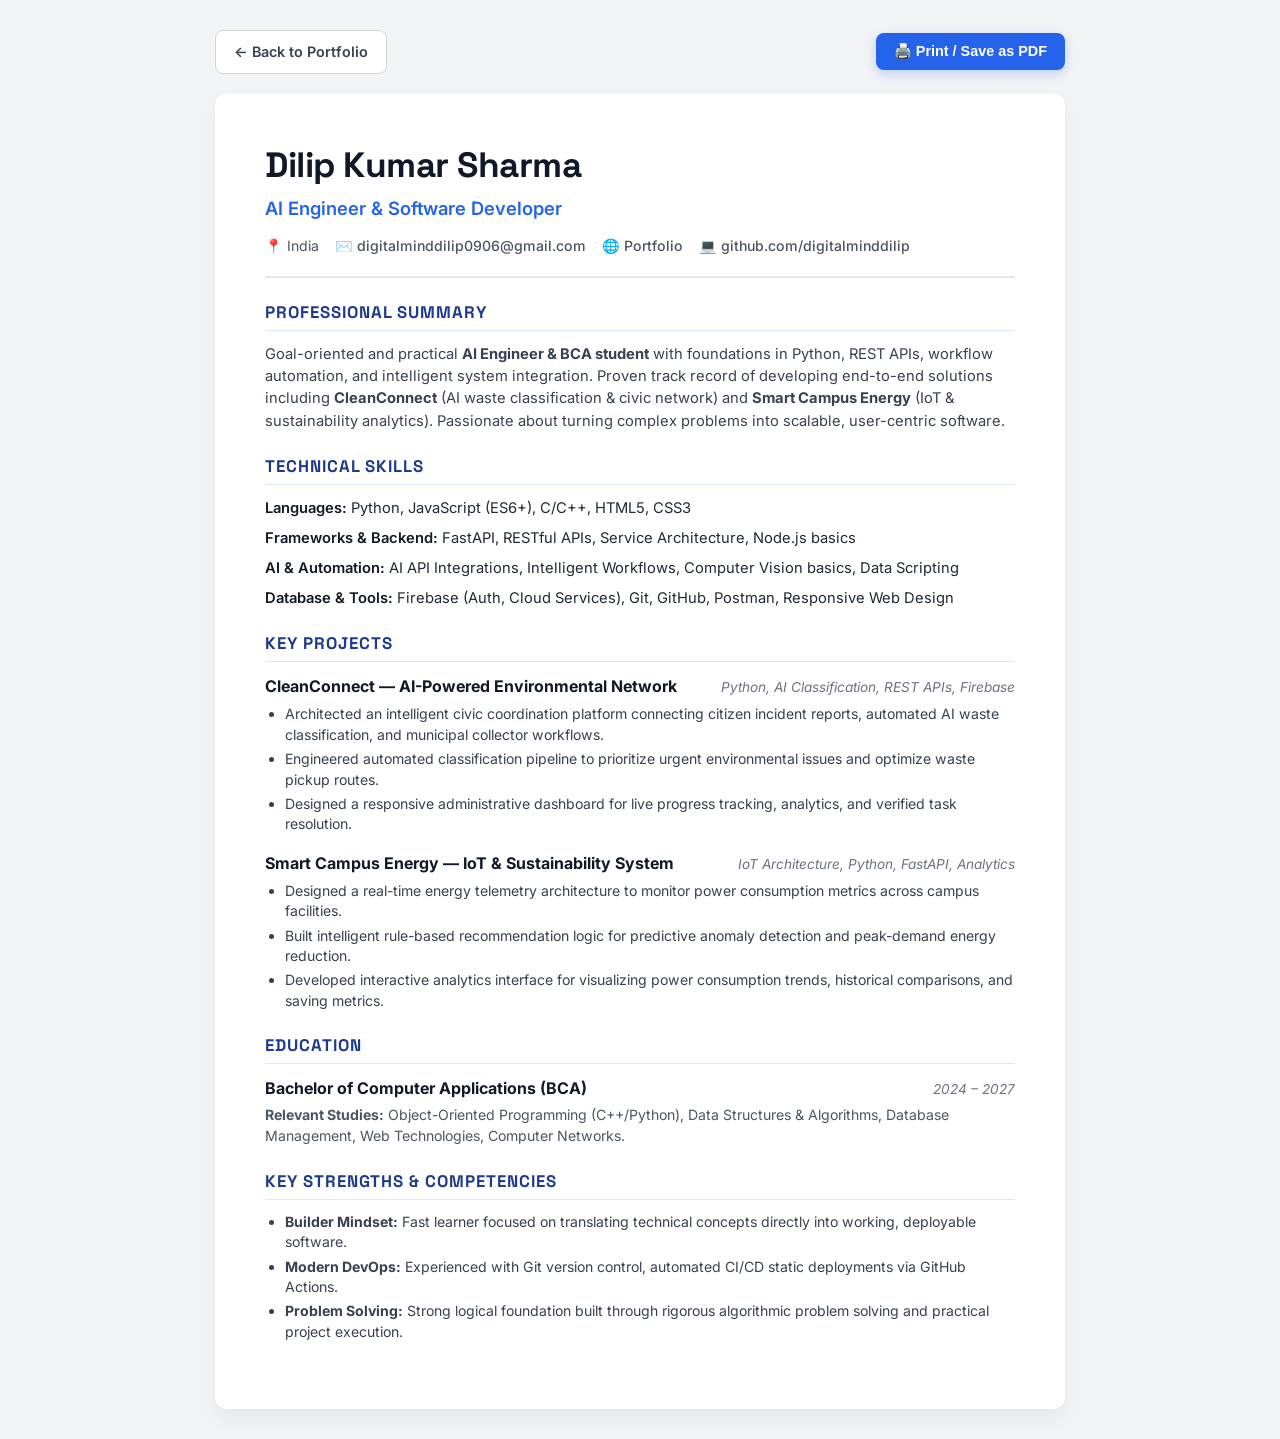
==== resume.html @ 51085f50 "Add professional ATS-ready resume.html page and navigation links" ====
<!DOCTYPE html>
<html lang="en">
<head>
  <meta charset="UTF-8">
  <meta name="viewport" content="width=device-width, initial-scale=1.0">
  <title>Dilip Kumar Sharma — Resume</title>
  <link rel="preconnect" href="https://fonts.googleapis.com">
  <link rel="preconnect" href="https://fonts.gstatic.com" crossorigin>
  <link href="https://fonts.googleapis.com/css2?family=Inter:wght@400;500;600;700;800&family=Space+Grotesk:wght@600;700&display=swap" rel="stylesheet">
  <style>
    :root {
      --primary: #1e3a8a;
      --accent: #2563eb;
      --text: #1f2937;
      --muted: #4b5563;
      --border: #e5e7eb;
      --bg: #ffffff;
    }
    * { box-sizing: border-box; margin: 0; padding: 0; }
    body {
      font-family: 'Inter', -apple-system, sans-serif;
      color: var(--text);
      background: #f3f4f6;
      line-height: 1.5;
      padding: 30px 15px;
    }
    .resume-actions {
      max-width: 850px;
      margin: 0 auto 20px;
      display: flex;
      justify-content: space-between;
      align-items: center;
    }
    .back-btn, .print-btn {
      display: inline-flex;
      align-items: center;
      gap: 8px;
      padding: 10px 18px;
      border-radius: 8px;
      font-weight: 600;
      font-size: 0.9rem;
      cursor: pointer;
      text-decoration: none;
      transition: 0.2s;
    }
    .back-btn {
      background: #ffffff;
      color: #374151;
      border: 1px solid #d1d5db;
    }
    .back-btn:hover { background: #f9fafb; }
    .print-btn {
      background: var(--accent);
      color: #ffffff;
      border: none;
      box-shadow: 0 4px 12px rgba(37,99,235,0.25);
    }
    .print-btn:hover { background: #1d4ed8; }
    .page {
      max-width: 850px;
      margin: 0 auto;
      background: var(--bg);
      padding: 45px 50px;
      border-radius: 12px;
      box-shadow: 0 10px 25px rgba(0,0,0,0.06);
    }
    header {
      border-bottom: 2px solid var(--border);
      padding-bottom: 20px;
      margin-bottom: 22px;
    }
    h1 {
      font-family: 'Space Grotesk', sans-serif;
      font-size: 2.2rem;
      color: #111827;
      letter-spacing: -0.5px;
    }
    .subtitle {
      font-size: 1.15rem;
      font-weight: 600;
      color: var(--accent);
      margin-top: 4px;
    }
    .contact-info {
      display: flex;
      flex-wrap: wrap;
      gap: 16px;
      font-size: 0.88rem;
      color: var(--muted);
      margin-top: 12px;
    }
    .contact-info a {
      color: var(--muted);
      text-decoration: none;
      font-weight: 500;
    }
    .contact-info a:hover { color: var(--accent); }
    section { margin-bottom: 22px; }
    h2 {
      font-family: 'Space Grotesk', sans-serif;
      font-size: 1.05rem;
      text-transform: uppercase;
      letter-spacing: 1px;
      color: var(--primary);
      border-bottom: 1.5px solid #dbeafe;
      padding-bottom: 5px;
      margin-bottom: 12px;
    }
    p { font-size: 0.92rem; color: #374151; margin-bottom: 8px; }
    .skill-group {
      margin-bottom: 8px;
      font-size: 0.92rem;
    }
    .skill-group strong { color: #111827; font-weight: 600; }
    .project-item { margin-bottom: 16px; }
    .item-header {
      display: flex;
      justify-content: space-between;
      align-items: baseline;
      margin-bottom: 3px;
    }
    .item-title {
      font-size: 1rem;
      font-weight: 700;
      color: #111827;
    }
    .item-meta {
      font-size: 0.85rem;
      font-style: italic;
      color: #6b7280;
    }
    ul {
      list-style-type: disc;
      padding-left: 20px;
      margin-top: 6px;
    }
    li {
      font-size: 0.88rem;
      color: #374151;
      margin-bottom: 4px;
      line-height: 1.45;
    }
    @media print {
      body { background: #fff; padding: 0; }
      .resume-actions { display: none !important; }
      .page { box-shadow: none; border-radius: 0; padding: 25px 30px; }
      h1 { font-size: 1.9rem; }
    }
  </style>
</head>
<body>

  <div class="resume-actions">
    <a href="index.html" class="back-btn">← Back to Portfolio</a>
    <button onclick="window.print()" class="print-btn">🖨️ Print / Save as PDF</button>
  </div>

  <main class="page">
    <header>
      <h1>Dilip Kumar Sharma</h1>
      <div class="subtitle">AI Engineer &amp; Software Developer</div>
      <div class="contact-info">
        <span>📍 India</span>
        <span>✉️ <a href="mailto:digitalminddilip0906@gmail.com">digitalminddilip0906@gmail.com</a></span>
        <span>🌐 <a href="https://digitalminddilip.github.io/portfolio" target="_blank">Portfolio</a></span>
        <span>💻 <a href="https://github.com/digitalminddilip" target="_blank">github.com/digitalminddilip</a></span>
      </div>
    </header>

    <section>
      <h2>Professional Summary</h2>
      <p>
        Goal-oriented and practical <strong>AI Engineer &amp; BCA student</strong> with foundations in Python, REST APIs, workflow automation, and intelligent system integration. Proven track record of developing end-to-end solutions including <strong>CleanConnect</strong> (AI waste classification &amp; civic network) and <strong>Smart Campus Energy</strong> (IoT &amp; sustainability analytics). Passionate about turning complex problems into scalable, user-centric software.
      </p>
    </section>

    <section>
      <h2>Technical Skills</h2>
      <div class="skill-group">
        <strong>Languages:</strong> Python, JavaScript (ES6+), C/C++, HTML5, CSS3
      </div>
      <div class="skill-group">
        <strong>Frameworks &amp; Backend:</strong> FastAPI, RESTful APIs, Service Architecture, Node.js basics
      </div>
      <div class="skill-group">
        <strong>AI &amp; Automation:</strong> AI API Integrations, Intelligent Workflows, Computer Vision basics, Data Scripting
      </div>
      <div class="skill-group">
        <strong>Database &amp; Tools:</strong> Firebase (Auth, Cloud Services), Git, GitHub, Postman, Responsive Web Design
      </div>
    </section>

    <section>
      <h2>Key Projects</h2>
      
      <div class="project-item">
        <div class="item-header">
          <span class="item-title">CleanConnect — AI-Powered Environmental Network</span>
          <span class="item-meta">Python, AI Classification, REST APIs, Firebase</span>
        </div>
        <ul>
          <li>Architected an intelligent civic coordination platform connecting citizen incident reports, automated AI waste classification, and municipal collector workflows.</li>
          <li>Engineered automated classification pipeline to prioritize urgent environmental issues and optimize waste pickup routes.</li>
          <li>Designed a responsive administrative dashboard for live progress tracking, analytics, and verified task resolution.</li>
        </ul>
      </div>

      <div class="project-item">
        <div class="item-header">
          <span class="item-title">Smart Campus Energy — IoT &amp; Sustainability System</span>
          <span class="item-meta">IoT Architecture, Python, FastAPI, Analytics</span>
        </div>
        <ul>
          <li>Designed a real-time energy telemetry architecture to monitor power consumption metrics across campus facilities.</li>
          <li>Built intelligent rule-based recommendation logic for predictive anomaly detection and peak-demand energy reduction.</li>
          <li>Developed interactive analytics interface for visualizing power consumption trends, historical comparisons, and saving metrics.</li>
        </ul>
      </div>
    </section>

    <section>
      <h2>Education</h2>
      <div class="item-header">
        <span class="item-title">Bachelor of Computer Applications (BCA)</span>
        <span class="item-meta">2024 – 2027</span>
      </div>
      <p style="margin-top: 4px; font-size: 0.88rem; color: #4b5563;">
        <strong>Relevant Studies:</strong> Object-Oriented Programming (C++/Python), Data Structures &amp; Algorithms, Database Management, Web Technologies, Computer Networks.
      </p>
    </section>

    <section>
      <h2>Key Strengths &amp; Competencies</h2>
      <ul>
        <li><strong>Builder Mindset:</strong> Fast learner focused on translating technical concepts directly into working, deployable software.</li>
        <li><strong>Modern DevOps:</strong> Experienced with Git version control, automated CI/CD static deployments via GitHub Actions.</li>
        <li><strong>Problem Solving:</strong> Strong logical foundation built through rigorous algorithmic problem solving and practical project execution.</li>
      </ul>
    </section>
  </main>

</body>
</html>
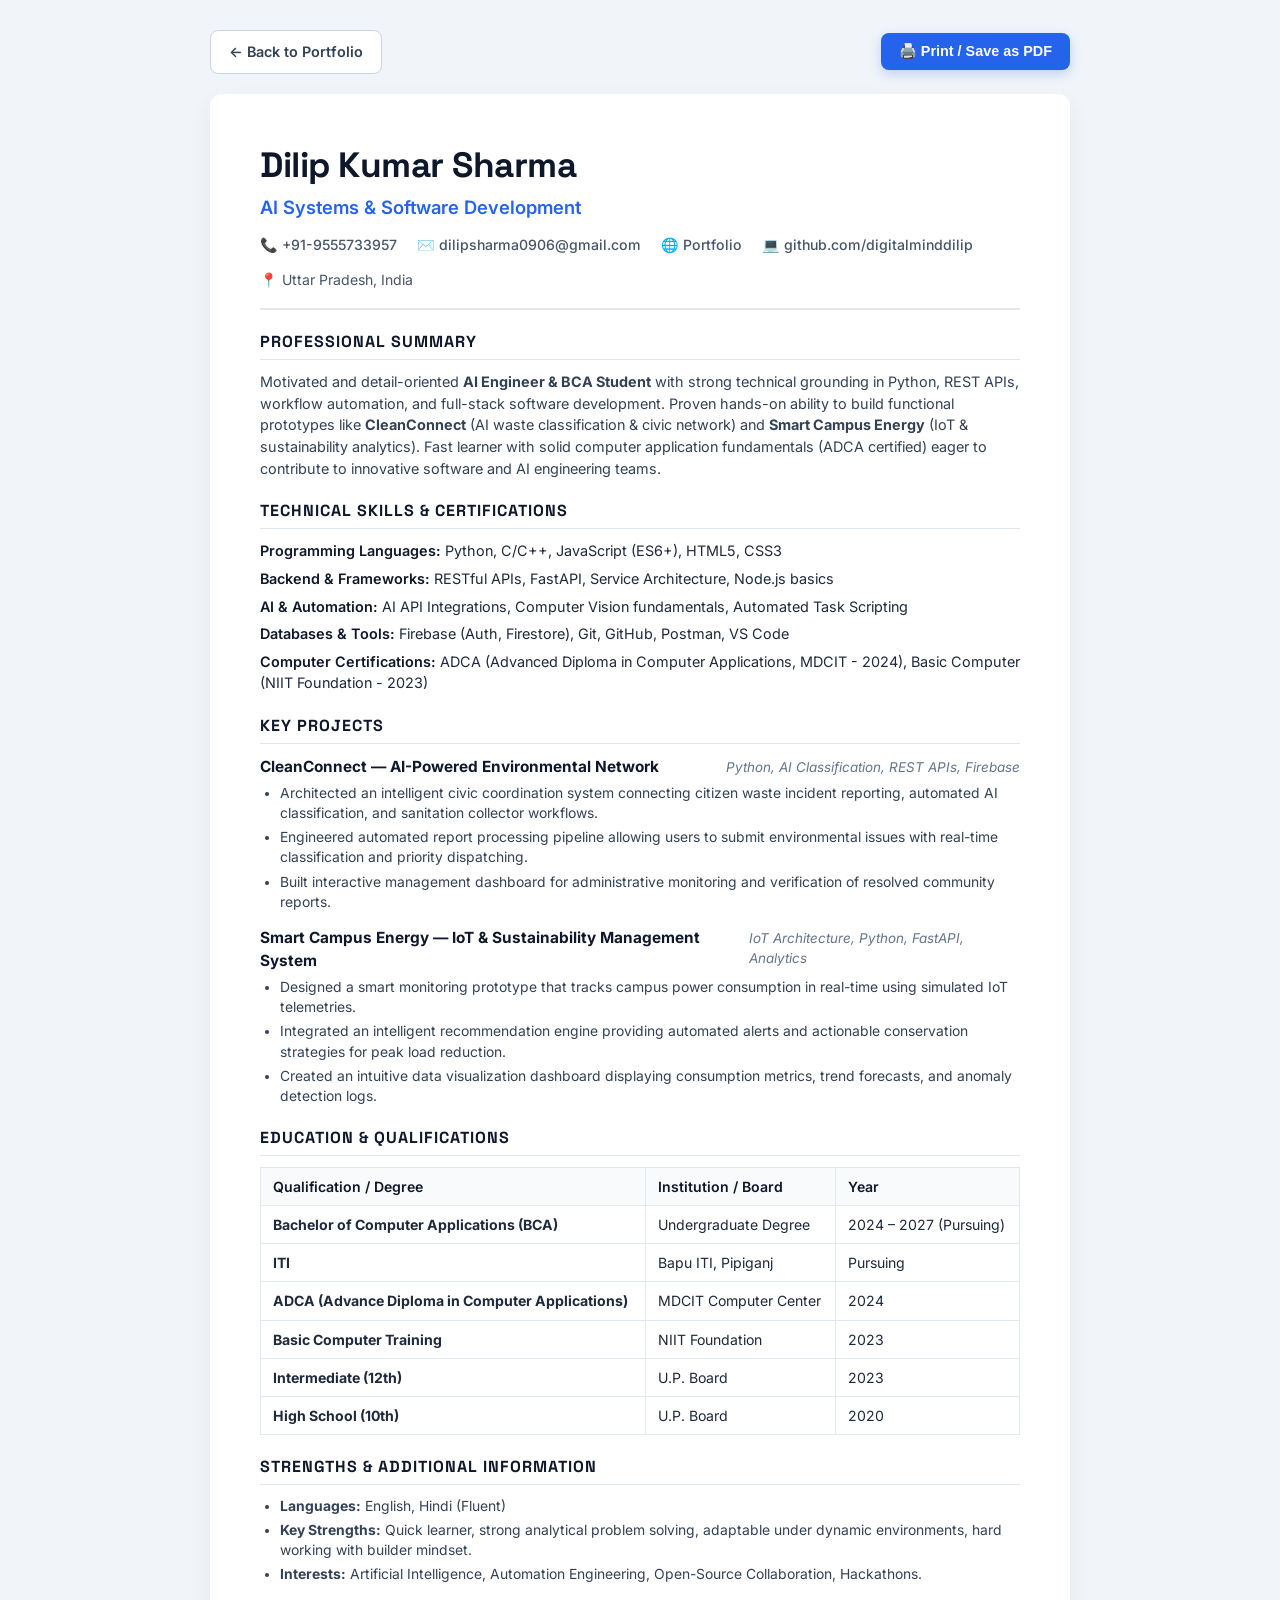
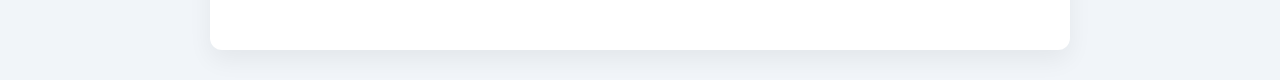
==== commit ca277700: "Update resume with verified contact, education, ADCA certifications, and qualifications" ====
--- a/resume.html
+++ b/resume.html
@@ -3,29 +3,29 @@
 <head>
   <meta charset="UTF-8">
   <meta name="viewport" content="width=device-width, initial-scale=1.0">
-  <title>Dilip Kumar Sharma — Resume</title>
+  <title>Dilip Kumar Sharma — Professional Resume</title>
   <link rel="preconnect" href="https://fonts.googleapis.com">
   <link rel="preconnect" href="https://fonts.gstatic.com" crossorigin>
   <link href="https://fonts.googleapis.com/css2?family=Inter:wght@400;500;600;700;800&family=Space+Grotesk:wght@600;700&display=swap" rel="stylesheet">
   <style>
     :root {
-      --primary: #1e3a8a;
+      --primary: #0f172a;
       --accent: #2563eb;
-      --text: #1f2937;
-      --muted: #4b5563;
-      --border: #e5e7eb;
+      --text: #1e293b;
+      --muted: #475569;
+      --border: #e2e8f0;
       --bg: #ffffff;
     }
     * { box-sizing: border-box; margin: 0; padding: 0; }
     body {
       font-family: 'Inter', -apple-system, sans-serif;
       color: var(--text);
-      background: #f3f4f6;
+      background: #f1f5f9;
       line-height: 1.5;
       padding: 30px 15px;
     }
     .resume-actions {
-      max-width: 850px;
+      max-width: 860px;
       margin: 0 auto 20px;
       display: flex;
       justify-content: space-between;
@@ -45,10 +45,10 @@
     }
     .back-btn {
       background: #ffffff;
-      color: #374151;
-      border: 1px solid #d1d5db;
-    }
-    .back-btn:hover { background: #f9fafb; }
+      color: #334155;
+      border: 1px solid #cbd5e1;
+    }
+    .back-btn:hover { background: #f8fafc; }
     .print-btn {
       background: var(--accent);
       color: #ffffff;
@@ -57,7 +57,7 @@
     }
     .print-btn:hover { background: #1d4ed8; }
     .page {
-      max-width: 850px;
+      max-width: 860px;
       margin: 0 auto;
       background: var(--bg);
       padding: 45px 50px;
@@ -66,25 +66,25 @@
     }
     header {
       border-bottom: 2px solid var(--border);
-      padding-bottom: 20px;
-      margin-bottom: 22px;
+      padding-bottom: 18px;
+      margin-bottom: 20px;
     }
     h1 {
       font-family: 'Space Grotesk', sans-serif;
       font-size: 2.2rem;
-      color: #111827;
+      color: #0f172a;
       letter-spacing: -0.5px;
     }
     .subtitle {
       font-size: 1.15rem;
       font-weight: 600;
       color: var(--accent);
-      margin-top: 4px;
+      margin-top: 3px;
     }
     .contact-info {
       display: flex;
       flex-wrap: wrap;
-      gap: 16px;
+      gap: 14px 20px;
       font-size: 0.88rem;
       color: var(--muted);
       margin-top: 12px;
@@ -95,56 +95,72 @@
       font-weight: 500;
     }
     .contact-info a:hover { color: var(--accent); }
-    section { margin-bottom: 22px; }
+    section { margin-bottom: 20px; }
     h2 {
       font-family: 'Space Grotesk', sans-serif;
-      font-size: 1.05rem;
+      font-size: 1rem;
       text-transform: uppercase;
       letter-spacing: 1px;
       color: var(--primary);
-      border-bottom: 1.5px solid #dbeafe;
+      border-bottom: 1.5px solid #e2e8f0;
       padding-bottom: 5px;
-      margin-bottom: 12px;
-    }
-    p { font-size: 0.92rem; color: #374151; margin-bottom: 8px; }
+      margin-bottom: 11px;
+    }
+    p { font-size: 0.9rem; color: #334155; margin-bottom: 7px; }
     .skill-group {
-      margin-bottom: 8px;
-      font-size: 0.92rem;
-    }
-    .skill-group strong { color: #111827; font-weight: 600; }
-    .project-item { margin-bottom: 16px; }
+      margin-bottom: 6px;
+      font-size: 0.9rem;
+    }
+    .skill-group strong { color: #0f172a; font-weight: 600; }
+    .project-item, .edu-item { margin-bottom: 14px; }
     .item-header {
       display: flex;
       justify-content: space-between;
       align-items: baseline;
-      margin-bottom: 3px;
+      margin-bottom: 2px;
     }
     .item-title {
-      font-size: 1rem;
+      font-size: 0.96rem;
       font-weight: 700;
-      color: #111827;
+      color: #0f172a;
     }
     .item-meta {
-      font-size: 0.85rem;
+      font-size: 0.84rem;
       font-style: italic;
-      color: #6b7280;
+      color: #64748b;
     }
     ul {
       list-style-type: disc;
       padding-left: 20px;
-      margin-top: 6px;
+      margin-top: 5px;
     }
     li {
-      font-size: 0.88rem;
-      color: #374151;
+      font-size: 0.87rem;
+      color: #334155;
       margin-bottom: 4px;
       line-height: 1.45;
+    }
+    .edu-table {
+      width: 100%;
+      border-collapse: collapse;
+      margin-top: 8px;
+      font-size: 0.88rem;
+    }
+    .edu-table th, .edu-table td {
+      border: 1px solid #e2e8f0;
+      padding: 8px 12px;
+      text-align: left;
+    }
+    .edu-table th {
+      background: #f8fafc;
+      font-weight: 600;
+      color: #0f172a;
     }
     @media print {
       body { background: #fff; padding: 0; }
       .resume-actions { display: none !important; }
       .page { box-shadow: none; border-radius: 0; padding: 25px 30px; }
-      h1 { font-size: 1.9rem; }
+      h1 { font-size: 1.85rem; }
     }
   </style>
 </head>
@@ -158,35 +174,39 @@
   <main class="page">
     <header>
       <h1>Dilip Kumar Sharma</h1>
-      <div class="subtitle">AI Engineer &amp; Software Developer</div>
+      <div class="subtitle">AI Systems &amp; Software Development</div>
       <div class="contact-info">
-        <span>📍 India</span>
-        <span>✉️ <a href="mailto:digitalminddilip0906@gmail.com">digitalminddilip0906@gmail.com</a></span>
+        <span>📞 <a href="tel:+919555733957">+91-9555733957</a></span>
+        <span>✉️ <a href="mailto:dilipsharma0906@gmail.com">dilipsharma0906@gmail.com</a></span>
         <span>🌐 <a href="https://digitalminddilip.github.io/portfolio" target="_blank">Portfolio</a></span>
         <span>💻 <a href="https://github.com/digitalminddilip" target="_blank">github.com/digitalminddilip</a></span>
+        <span>📍 Uttar Pradesh, India</span>
       </div>
     </header>
 
     <section>
       <h2>Professional Summary</h2>
       <p>
-        Goal-oriented and practical <strong>AI Engineer &amp; BCA student</strong> with foundations in Python, REST APIs, workflow automation, and intelligent system integration. Proven track record of developing end-to-end solutions including <strong>CleanConnect</strong> (AI waste classification &amp; civic network) and <strong>Smart Campus Energy</strong> (IoT &amp; sustainability analytics). Passionate about turning complex problems into scalable, user-centric software.
+        Motivated and detail-oriented <strong>AI Engineer &amp; BCA Student</strong> with strong technical grounding in Python, REST APIs, workflow automation, and full-stack software development. Proven hands-on ability to build functional prototypes like <strong>CleanConnect</strong> (AI waste classification &amp; civic network) and <strong>Smart Campus Energy</strong> (IoT &amp; sustainability analytics). Fast learner with solid computer application fundamentals (ADCA certified) eager to contribute to innovative software and AI engineering teams.
       </p>
     </section>
 
     <section>
-      <h2>Technical Skills</h2>
-      <div class="skill-group">
-        <strong>Languages:</strong> Python, JavaScript (ES6+), C/C++, HTML5, CSS3
-      </div>
-      <div class="skill-group">
-        <strong>Frameworks &amp; Backend:</strong> FastAPI, RESTful APIs, Service Architecture, Node.js basics
-      </div>
-      <div class="skill-group">
-        <strong>AI &amp; Automation:</strong> AI API Integrations, Intelligent Workflows, Computer Vision basics, Data Scripting
-      </div>
-      <div class="skill-group">
-        <strong>Database &amp; Tools:</strong> Firebase (Auth, Cloud Services), Git, GitHub, Postman, Responsive Web Design
+      <h2>Technical Skills &amp; Certifications</h2>
+      <div class="skill-group">
+        <strong>Programming Languages:</strong> Python, C/C++, JavaScript (ES6+), HTML5, CSS3
+      </div>
+      <div class="skill-group">
+        <strong>Backend &amp; Frameworks:</strong> RESTful APIs, FastAPI, Service Architecture, Node.js basics
+      </div>
+      <div class="skill-group">
+        <strong>AI &amp; Automation:</strong> AI API Integrations, Computer Vision fundamentals, Automated Task Scripting
+      </div>
+      <div class="skill-group">
+        <strong>Databases &amp; Tools:</strong> Firebase (Auth, Firestore), Git, GitHub, Postman, VS Code
+      </div>
+      <div class="skill-group">
+        <strong>Computer Certifications:</strong> ADCA (Advanced Diploma in Computer Applications, MDCIT - 2024), Basic Computer (NIIT Foundation - 2023)
       </div>
     </section>
 
@@ -199,42 +219,76 @@
           <span class="item-meta">Python, AI Classification, REST APIs, Firebase</span>
         </div>
         <ul>
-          <li>Architected an intelligent civic coordination platform connecting citizen incident reports, automated AI waste classification, and municipal collector workflows.</li>
-          <li>Engineered automated classification pipeline to prioritize urgent environmental issues and optimize waste pickup routes.</li>
-          <li>Designed a responsive administrative dashboard for live progress tracking, analytics, and verified task resolution.</li>
+          <li>Architected an intelligent civic coordination system connecting citizen waste incident reporting, automated AI classification, and sanitation collector workflows.</li>
+          <li>Engineered automated report processing pipeline allowing users to submit environmental issues with real-time classification and priority dispatching.</li>
+          <li>Built interactive management dashboard for administrative monitoring and verification of resolved community reports.</li>
         </ul>
       </div>
 
       <div class="project-item">
         <div class="item-header">
-          <span class="item-title">Smart Campus Energy — IoT &amp; Sustainability System</span>
+          <span class="item-title">Smart Campus Energy — IoT &amp; Sustainability Management System</span>
           <span class="item-meta">IoT Architecture, Python, FastAPI, Analytics</span>
         </div>
         <ul>
-          <li>Designed a real-time energy telemetry architecture to monitor power consumption metrics across campus facilities.</li>
-          <li>Built intelligent rule-based recommendation logic for predictive anomaly detection and peak-demand energy reduction.</li>
-          <li>Developed interactive analytics interface for visualizing power consumption trends, historical comparisons, and saving metrics.</li>
+          <li>Designed a smart monitoring prototype that tracks campus power consumption in real-time using simulated IoT telemetries.</li>
+          <li>Integrated an intelligent recommendation engine providing automated alerts and actionable conservation strategies for peak load reduction.</li>
+          <li>Created an intuitive data visualization dashboard displaying consumption metrics, trend forecasts, and anomaly detection logs.</li>
         </ul>
       </div>
     </section>
 
     <section>
-      <h2>Education</h2>
-      <div class="item-header">
-        <span class="item-title">Bachelor of Computer Applications (BCA)</span>
-        <span class="item-meta">2024 – 2027</span>
-      </div>
-      <p style="margin-top: 4px; font-size: 0.88rem; color: #4b5563;">
-        <strong>Relevant Studies:</strong> Object-Oriented Programming (C++/Python), Data Structures &amp; Algorithms, Database Management, Web Technologies, Computer Networks.
-      </p>
-    </section>
-
-    <section>
-      <h2>Key Strengths &amp; Competencies</h2>
+      <h2>Education &amp; Qualifications</h2>
+      <table class="edu-table">
+        <thead>
+          <tr>
+            <th>Qualification / Degree</th>
+            <th>Institution / Board</th>
+            <th>Year</th>
+          </tr>
+        </thead>
+        <tbody>
+          <tr>
+            <td><strong>Bachelor of Computer Applications (BCA)</strong></td>
+            <td>Undergraduate Degree</td>
+            <td>2024 – 2027 (Pursuing)</td>
+          </tr>
+          <tr>
+            <td><strong>ITI</strong></td>
+            <td>Bapu ITI, Pipiganj</td>
+            <td>Pursuing</td>
+          </tr>
+          <tr>
+            <td><strong>ADCA (Advance Diploma in Computer Applications)</strong></td>
+            <td>MDCIT Computer Center</td>
+            <td>2024</td>
+          </tr>
+          <tr>
+            <td><strong>Basic Computer Training</strong></td>
+            <td>NIIT Foundation</td>
+            <td>2023</td>
+          </tr>
+          <tr>
+            <td><strong>Intermediate (12th)</strong></td>
+            <td>U.P. Board</td>
+            <td>2023</td>
+          </tr>
+          <tr>
+            <td><strong>High School (10th)</strong></td>
+            <td>U.P. Board</td>
+            <td>2020</td>
+          </tr>
+        </tbody>
+      </table>
+    </section>
+
+    <section>
+      <h2>Strengths &amp; Additional Information</h2>
       <ul>
-        <li><strong>Builder Mindset:</strong> Fast learner focused on translating technical concepts directly into working, deployable software.</li>
-        <li><strong>Modern DevOps:</strong> Experienced with Git version control, automated CI/CD static deployments via GitHub Actions.</li>
-        <li><strong>Problem Solving:</strong> Strong logical foundation built through rigorous algorithmic problem solving and practical project execution.</li>
+        <li><strong>Languages:</strong> English, Hindi (Fluent)</li>
+        <li><strong>Key Strengths:</strong> Quick learner, strong analytical problem solving, adaptable under dynamic environments, hard working with builder mindset.</li>
+        <li><strong>Interests:</strong> Artificial Intelligence, Automation Engineering, Open-Source Collaboration, Hackathons.</li>
       </ul>
     </section>
   </main>
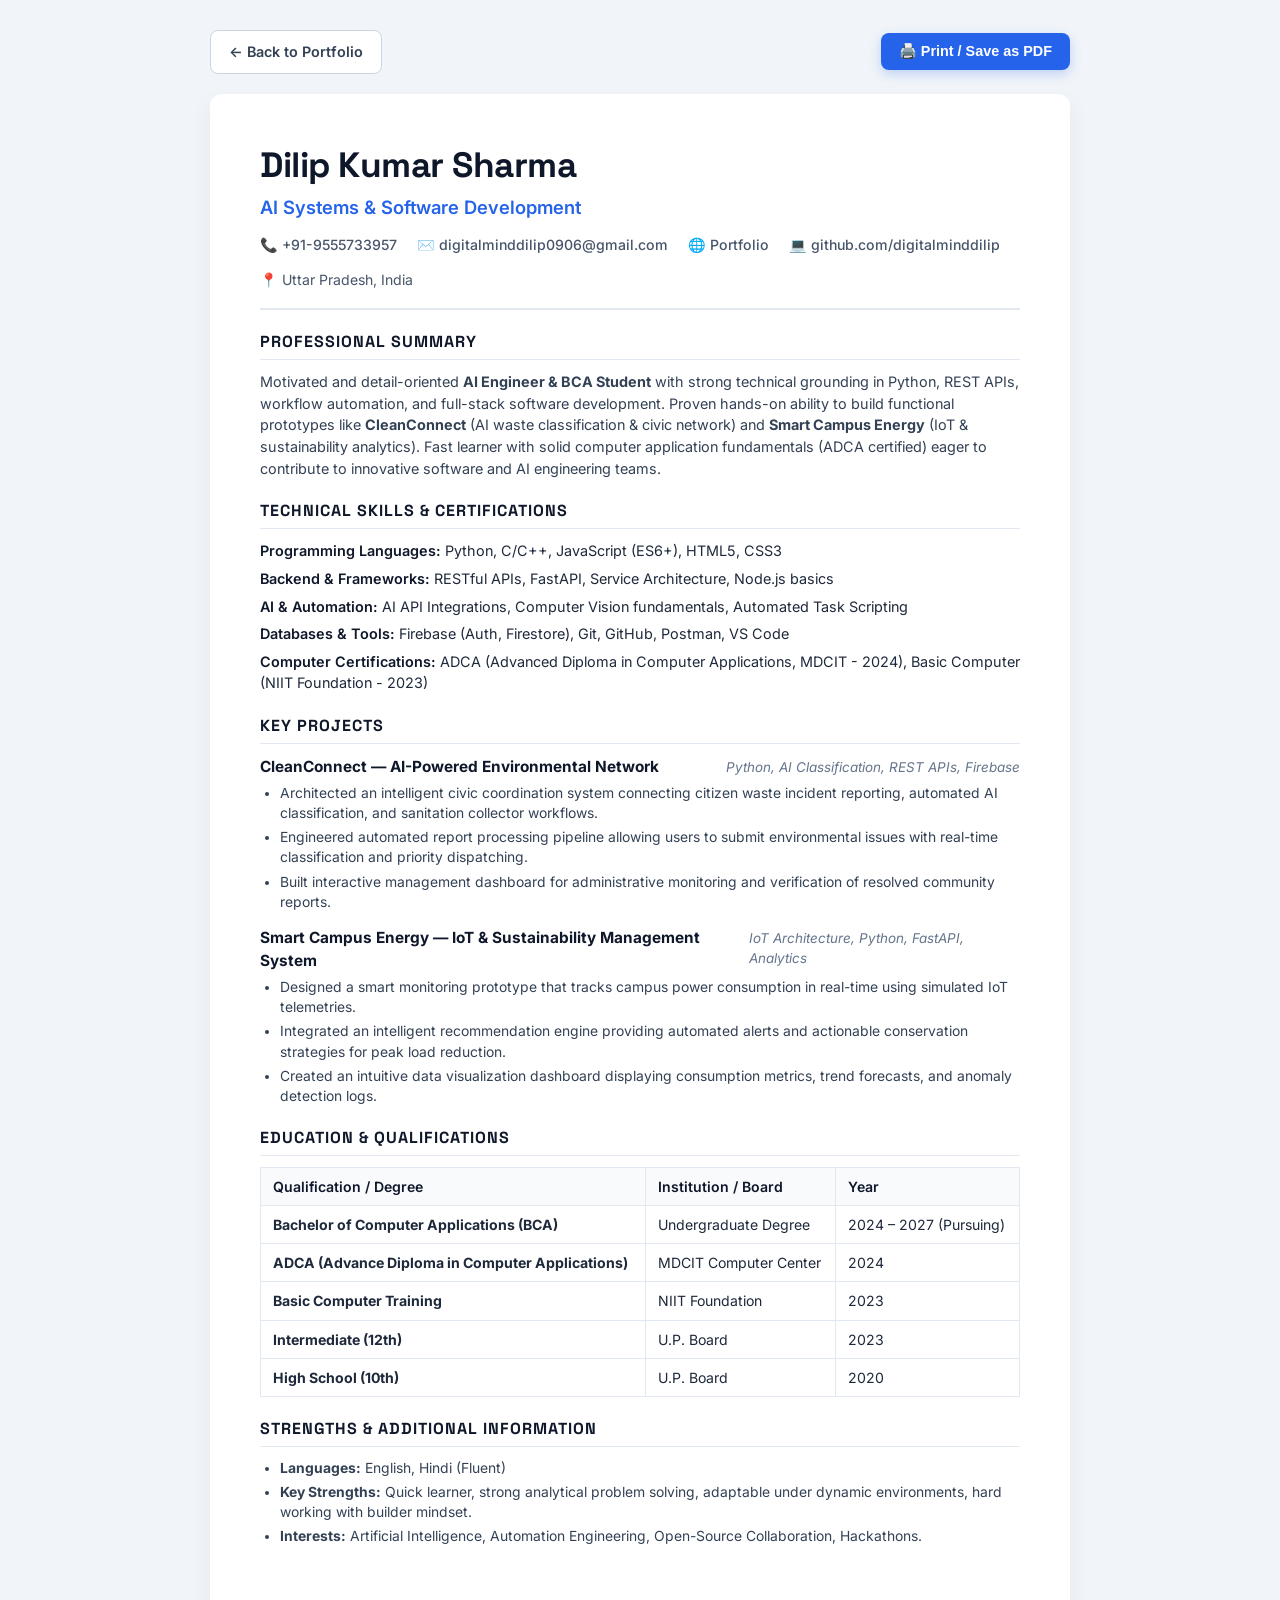
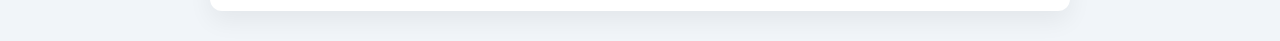
==== commit 4def484d: "Update resume email to digitalminddilip0906@gmail.com and remove ITI" ====
--- a/resume.html
+++ b/resume.html
@@ -177,7 +177,7 @@
       <div class="subtitle">AI Systems &amp; Software Development</div>
       <div class="contact-info">
         <span>📞 <a href="tel:+919555733957">+91-9555733957</a></span>
-        <span>✉️ <a href="mailto:dilipsharma0906@gmail.com">dilipsharma0906@gmail.com</a></span>
+        <span>✉️ <a href="mailto:digitalminddilip0906@gmail.com">digitalminddilip0906@gmail.com</a></span>
         <span>🌐 <a href="https://digitalminddilip.github.io/portfolio" target="_blank">Portfolio</a></span>
         <span>💻 <a href="https://github.com/digitalminddilip" target="_blank">github.com/digitalminddilip</a></span>
         <span>📍 Uttar Pradesh, India</span>
@@ -255,11 +255,6 @@
             <td>2024 – 2027 (Pursuing)</td>
           </tr>
           <tr>
-            <td><strong>ITI</strong></td>
-            <td>Bapu ITI, Pipiganj</td>
-            <td>Pursuing</td>
-          </tr>
-          <tr>
             <td><strong>ADCA (Advance Diploma in Computer Applications)</strong></td>
             <td>MDCIT Computer Center</td>
             <td>2024</td>
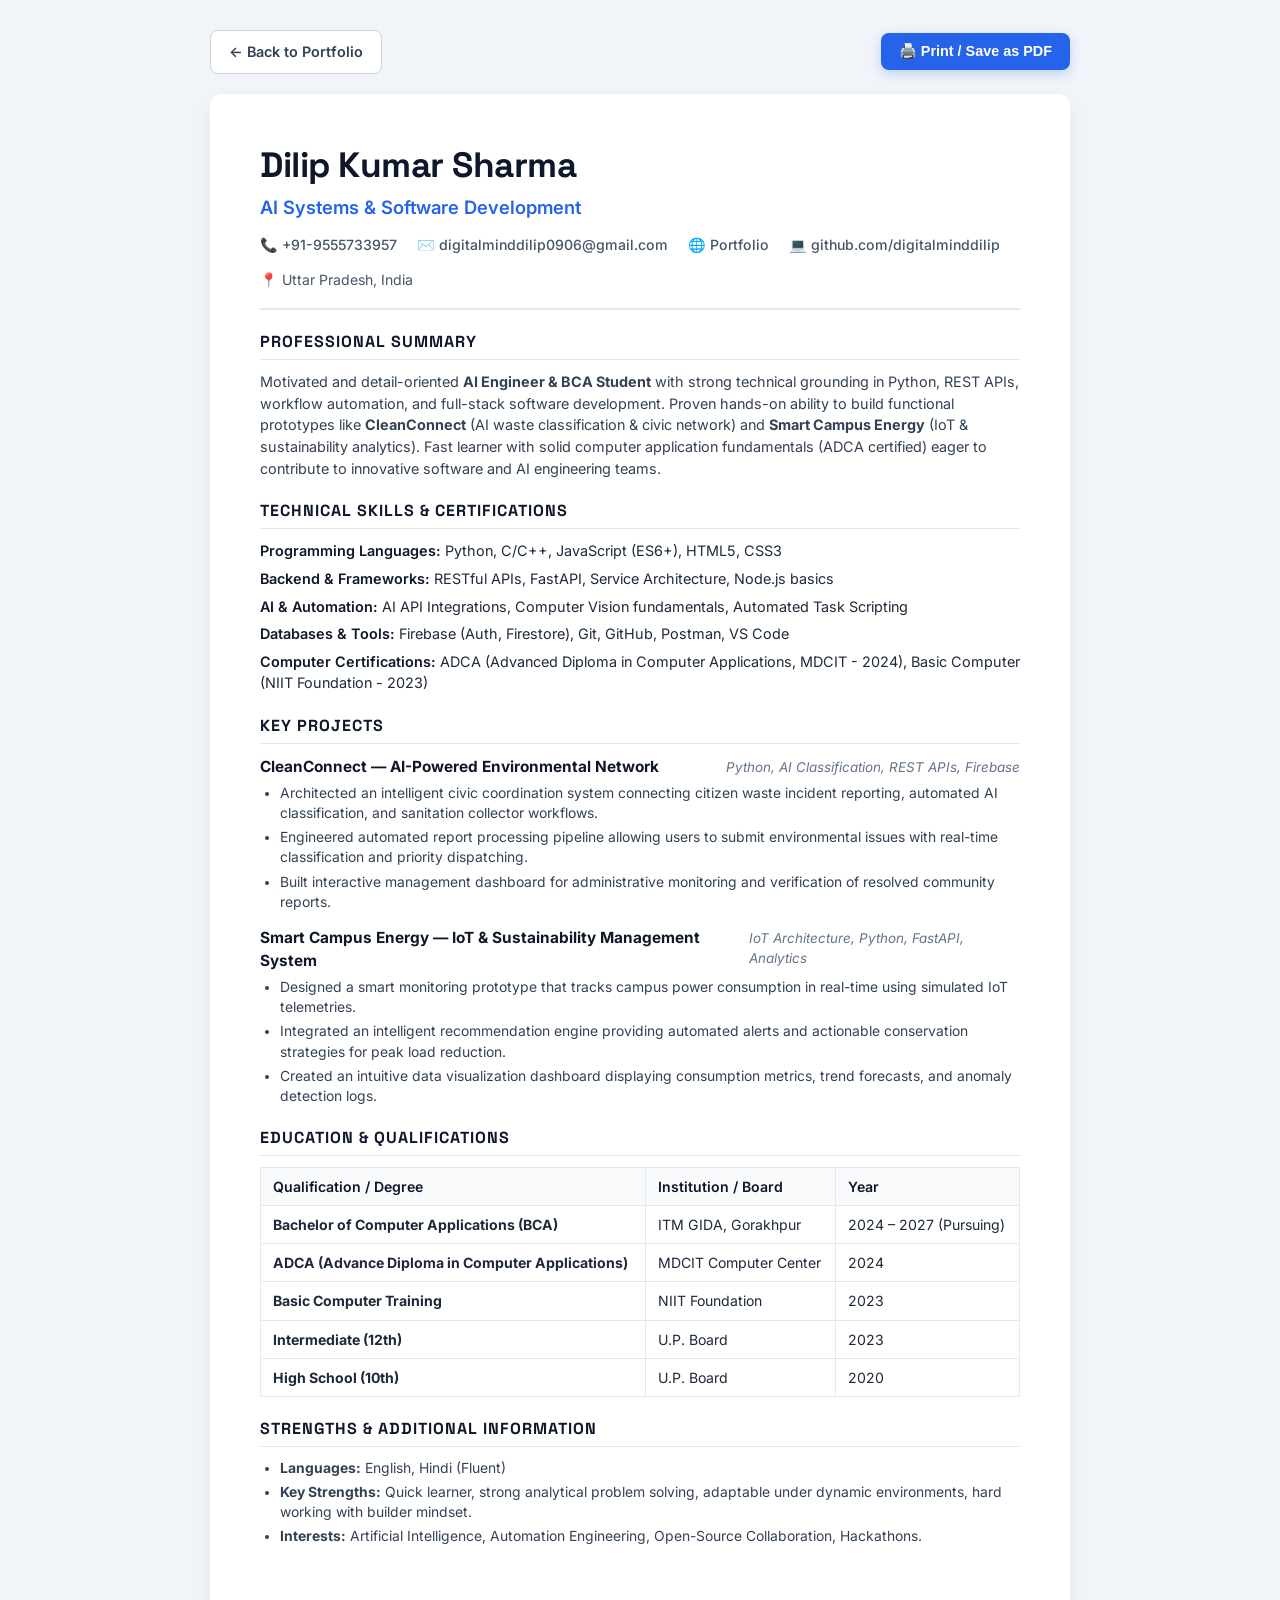
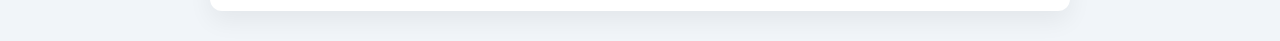
==== commit 7ef16806: "Update BCA college to ITM GIDA, Gorakhpur in resume and portfolio timeline" ====
--- a/resume.html
+++ b/resume.html
@@ -251,7 +251,7 @@
         <tbody>
           <tr>
             <td><strong>Bachelor of Computer Applications (BCA)</strong></td>
-            <td>Undergraduate Degree</td>
+            <td>ITM GIDA, Gorakhpur</td>
             <td>2024 – 2027 (Pursuing)</td>
           </tr>
           <tr>
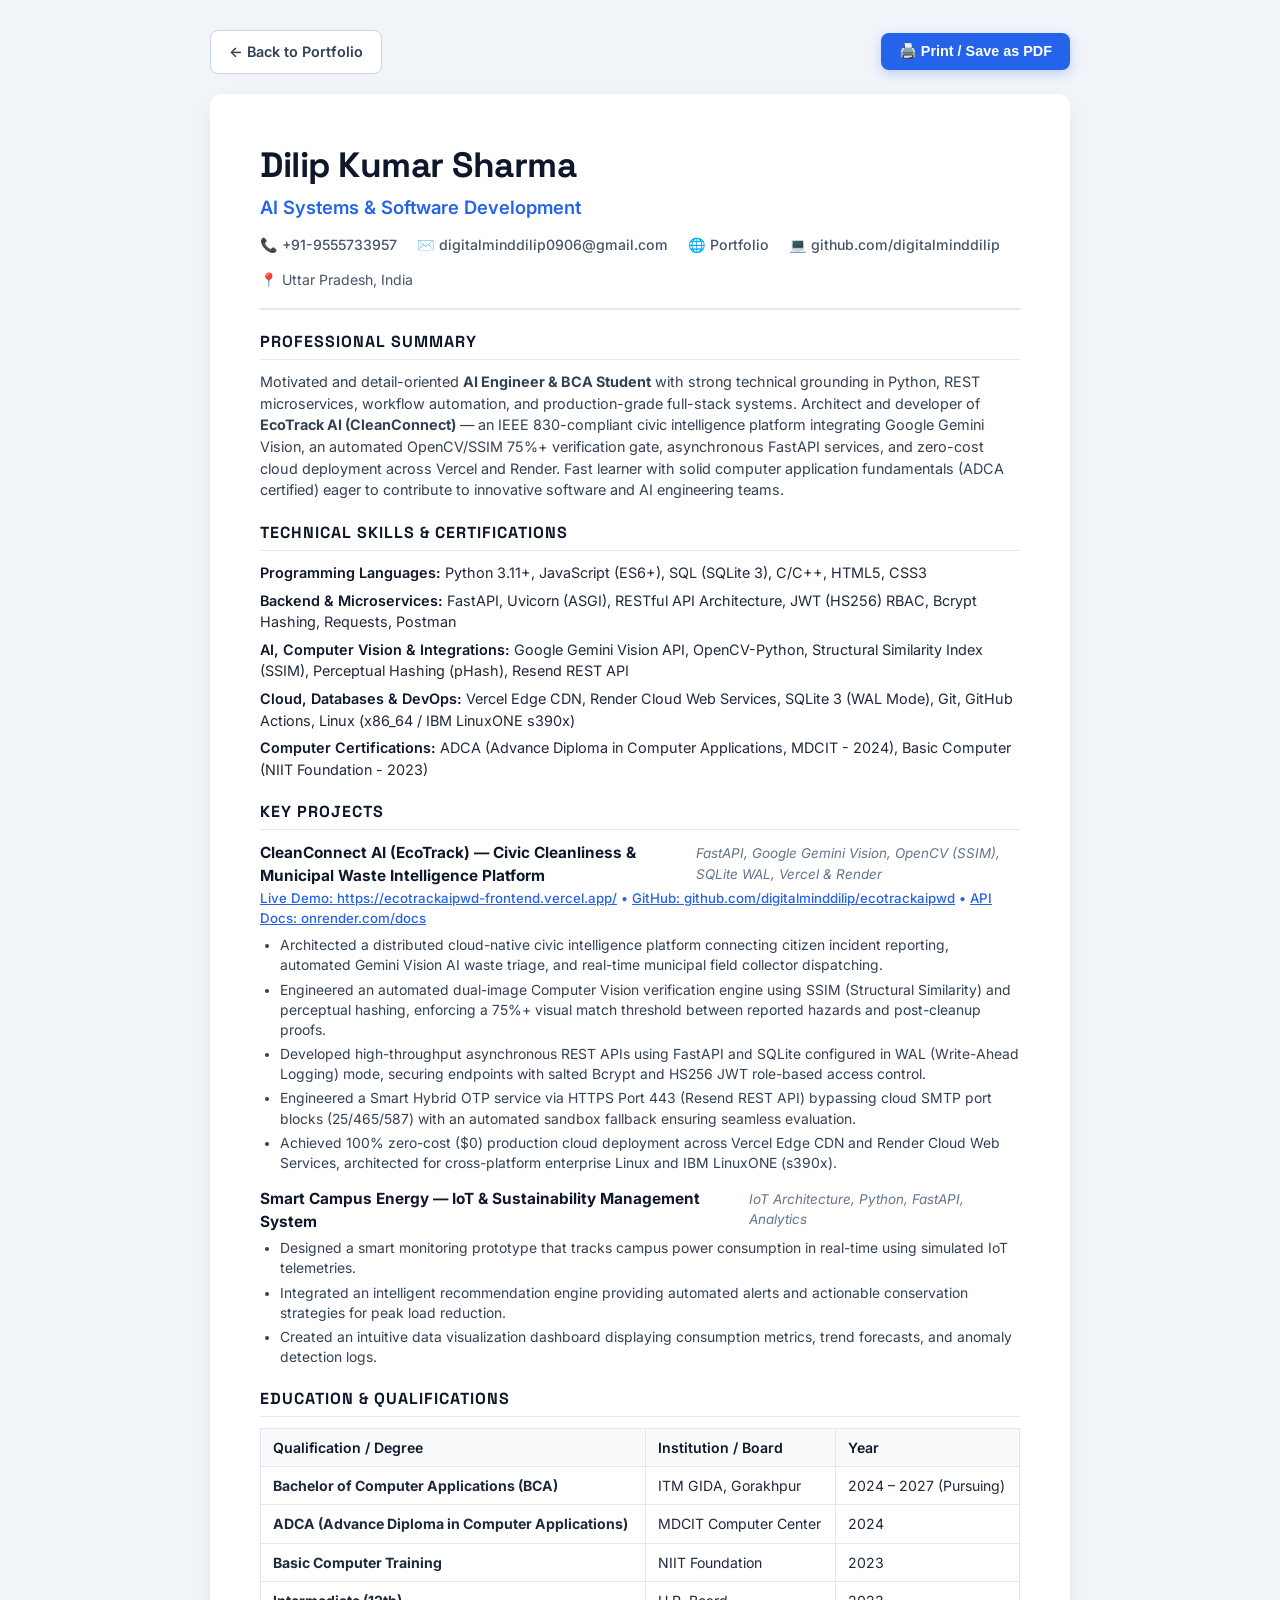
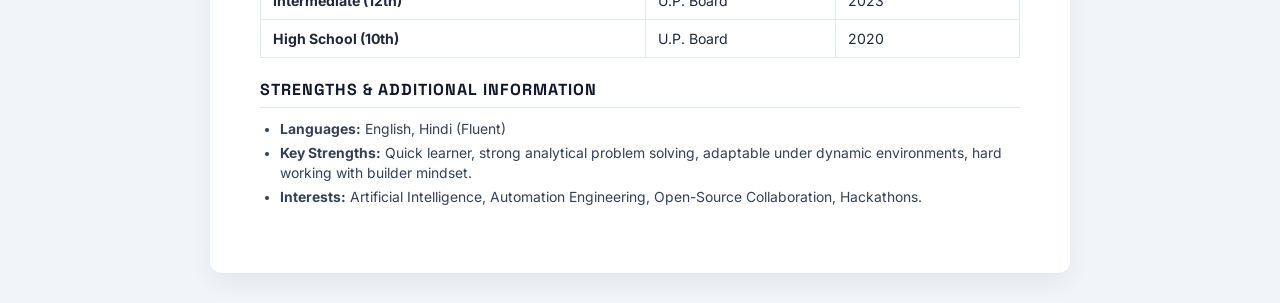
==== commit 0c5d6f4c: "feat: add CleanConnect AI live demo link and EcoTrack AI SRS specifications" ====
--- a/resume.html
+++ b/resume.html
@@ -187,26 +187,26 @@
     <section>
       <h2>Professional Summary</h2>
       <p>
-        Motivated and detail-oriented <strong>AI Engineer &amp; BCA Student</strong> with strong technical grounding in Python, REST APIs, workflow automation, and full-stack software development. Proven hands-on ability to build functional prototypes like <strong>CleanConnect</strong> (AI waste classification &amp; civic network) and <strong>Smart Campus Energy</strong> (IoT &amp; sustainability analytics). Fast learner with solid computer application fundamentals (ADCA certified) eager to contribute to innovative software and AI engineering teams.
+        Motivated and detail-oriented <strong>AI Engineer &amp; BCA Student</strong> with strong technical grounding in Python, REST microservices, workflow automation, and production-grade full-stack systems. Architect and developer of <strong>EcoTrack AI (CleanConnect)</strong> — an IEEE 830-compliant civic intelligence platform integrating Google Gemini Vision, an automated OpenCV/SSIM 75%+ verification gate, asynchronous FastAPI services, and zero-cost cloud deployment across Vercel and Render. Fast learner with solid computer application fundamentals (ADCA certified) eager to contribute to innovative software and AI engineering teams.
       </p>
     </section>
 
     <section>
       <h2>Technical Skills &amp; Certifications</h2>
       <div class="skill-group">
-        <strong>Programming Languages:</strong> Python, C/C++, JavaScript (ES6+), HTML5, CSS3
-      </div>
-      <div class="skill-group">
-        <strong>Backend &amp; Frameworks:</strong> RESTful APIs, FastAPI, Service Architecture, Node.js basics
-      </div>
-      <div class="skill-group">
-        <strong>AI &amp; Automation:</strong> AI API Integrations, Computer Vision fundamentals, Automated Task Scripting
-      </div>
-      <div class="skill-group">
-        <strong>Databases &amp; Tools:</strong> Firebase (Auth, Firestore), Git, GitHub, Postman, VS Code
-      </div>
-      <div class="skill-group">
-        <strong>Computer Certifications:</strong> ADCA (Advanced Diploma in Computer Applications, MDCIT - 2024), Basic Computer (NIIT Foundation - 2023)
+        <strong>Programming Languages:</strong> Python 3.11+, JavaScript (ES6+), SQL (SQLite 3), C/C++, HTML5, CSS3
+      </div>
+      <div class="skill-group">
+        <strong>Backend &amp; Microservices:</strong> FastAPI, Uvicorn (ASGI), RESTful API Architecture, JWT (HS256) RBAC, Bcrypt Hashing, Requests, Postman
+      </div>
+      <div class="skill-group">
+        <strong>AI, Computer Vision &amp; Integrations:</strong> Google Gemini Vision API, OpenCV-Python, Structural Similarity Index (SSIM), Perceptual Hashing (pHash), Resend REST API
+      </div>
+      <div class="skill-group">
+        <strong>Cloud, Databases &amp; DevOps:</strong> Vercel Edge CDN, Render Cloud Web Services, SQLite 3 (WAL Mode), Git, GitHub Actions, Linux (x86_64 / IBM LinuxONE s390x)
+      </div>
+      <div class="skill-group">
+        <strong>Computer Certifications:</strong> ADCA (Advance Diploma in Computer Applications, MDCIT - 2024), Basic Computer (NIIT Foundation - 2023)
       </div>
     </section>
 
@@ -215,13 +215,20 @@
       
       <div class="project-item">
         <div class="item-header">
-          <span class="item-title">CleanConnect — AI-Powered Environmental Network</span>
-          <span class="item-meta">Python, AI Classification, REST APIs, Firebase</span>
+          <span class="item-title">CleanConnect AI (EcoTrack) — Civic Cleanliness &amp; Municipal Waste Intelligence Platform</span>
+          <span class="item-meta">FastAPI, Google Gemini Vision, OpenCV (SSIM), SQLite WAL, Vercel &amp; Render</span>
         </div>
+        <p style="font-size: 0.83rem; color: #2563eb; margin: 2px 0 6px; font-weight: 500;">
+          <a href="https://ecotrackaipwd-frontend.vercel.app/" target="_blank" style="color: #2563eb; text-decoration: underline;">Live Demo: https://ecotrackaipwd-frontend.vercel.app/</a> &bull; 
+          <a href="https://github.com/digitalminddilip/ecotrackaipwd" target="_blank" style="color: #2563eb; text-decoration: underline;">GitHub: github.com/digitalminddilip/ecotrackaipwd</a> &bull; 
+          <a href="https://ecotrackaipwd-1.onrender.com/docs" target="_blank" style="color: #2563eb; text-decoration: underline;">API Docs: onrender.com/docs</a>
+        </p>
         <ul>
-          <li>Architected an intelligent civic coordination system connecting citizen waste incident reporting, automated AI classification, and sanitation collector workflows.</li>
-          <li>Engineered automated report processing pipeline allowing users to submit environmental issues with real-time classification and priority dispatching.</li>
-          <li>Built interactive management dashboard for administrative monitoring and verification of resolved community reports.</li>
+          <li>Architected a distributed cloud-native civic intelligence platform connecting citizen incident reporting, automated Gemini Vision AI waste triage, and real-time municipal field collector dispatching.</li>
+          <li>Engineered an automated dual-image Computer Vision verification engine using SSIM (Structural Similarity) and perceptual hashing, enforcing a 75%+ visual match threshold between reported hazards and post-cleanup proofs.</li>
+          <li>Developed high-throughput asynchronous REST APIs using FastAPI and SQLite configured in WAL (Write-Ahead Logging) mode, securing endpoints with salted Bcrypt and HS256 JWT role-based access control.</li>
+          <li>Engineered a Smart Hybrid OTP service via HTTPS Port 443 (Resend REST API) bypassing cloud SMTP port blocks (25/465/587) with an automated sandbox fallback ensuring seamless evaluation.</li>
+          <li>Achieved 100% zero-cost ($0) production cloud deployment across Vercel Edge CDN and Render Cloud Web Services, architected for cross-platform enterprise Linux and IBM LinuxONE (s390x).</li>
         </ul>
       </div>
 
